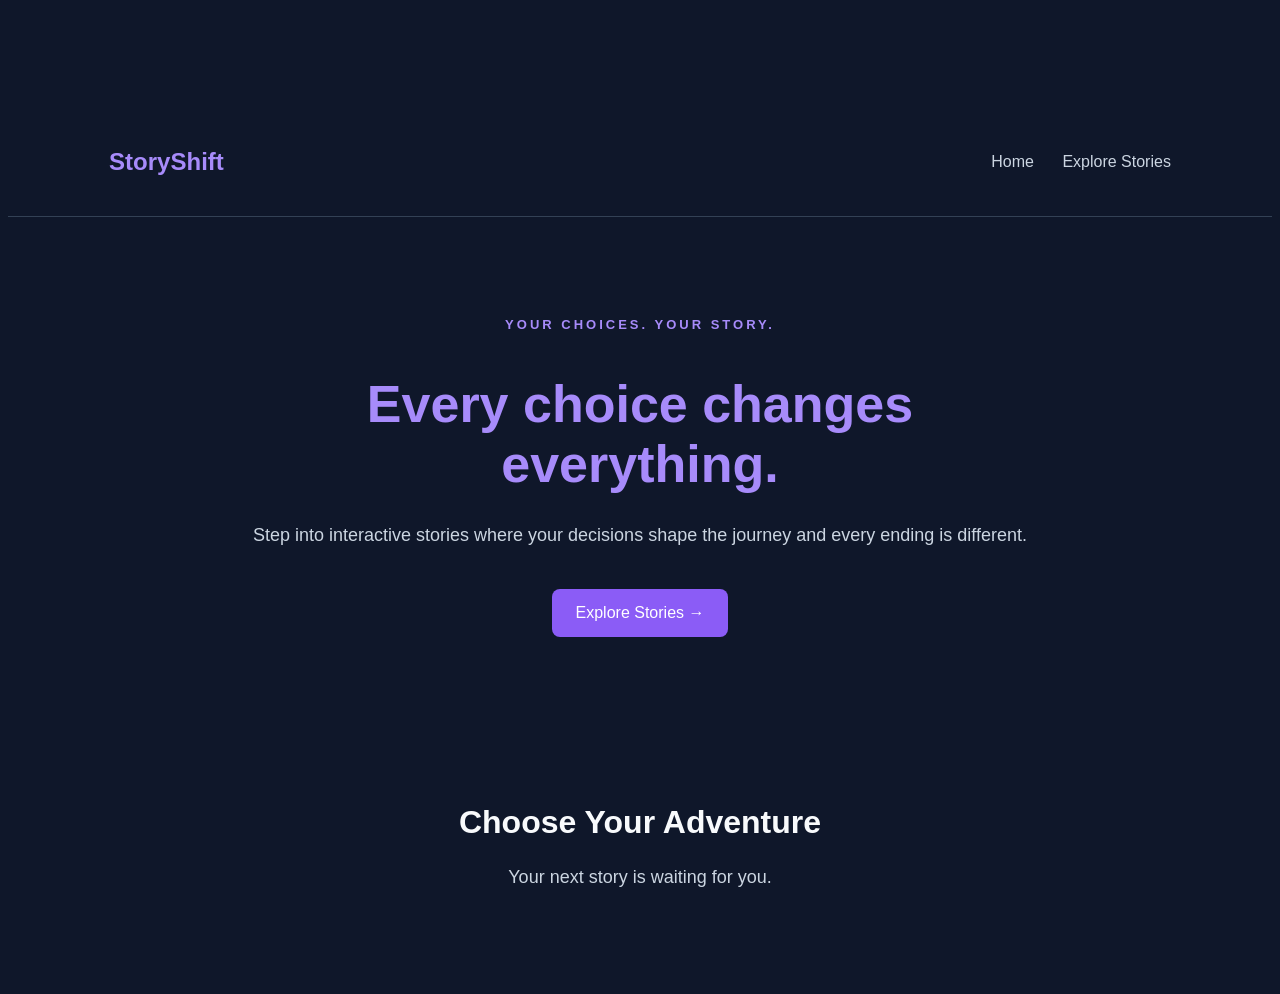
==== index.html @ 8500e9c0 "Create StoryShift homepage" ====
<!DOCTYPE html>
<html lang="en">

<head>
    <meta charset="UTF-8">
    <meta name="viewport" content="width=device-width, initial-scale=1.0">
    <title>StoryShift</title>
    <link rel="stylesheet" href="style.css">
</head>

<body>
    <header>
        <nav>
            <h2>StoryShift</h2>

            <div>
                <a href="#">Home</a>
                <a href="#stories">Explore Stories</a>
            </div>
        </nav>
    </header>

    <main>
        <section class="hero">
            <p class="tagline">YOUR CHOICES. YOUR STORY.</p>

            <h1>Every choice changes everything.</h1>

            <p class="description">
                Step into interactive stories where your decisions
                shape the journey and every ending is different.
            </p>

            <button id="exploreBtn">Explore Stories →</button>
        </section>

        <section id="stories">
            <h2>Choose Your Adventure</h2>
            <p>Your next story is waiting for you.</p>
        </section>
    </main>
</body>

</html>
---- style.css ----
body {
    background-color: #0f172a;
    color: #f8fafc;
    font-family: Arial, sans-serif;
    text-align: center;
    padding-top: 100px;
}

h1 {
    color: #a78bfa;
    font-size: 48px;
}

p {
    color: #cbd5e1;
    font-size: 18px;
}

/* Navigation bar */
header {
    padding: 20px 8%;
    border-bottom: 1px solid #334155;
}

nav {
    display: flex;
    justify-content: space-between;
    align-items: center;
}

nav h2 {
    color: #a78bfa;
}

nav a {
    color: #cbd5e1;
    text-decoration: none;
    margin-left: 24px;
}

/* Main hero section */
.hero {
    max-width: 800px;
    margin: 100px auto;
    padding: 0 20px;
}

.tagline {
    color: #a78bfa;
    letter-spacing: 3px;
    font-size: 13px;
    font-weight: bold;
}

.hero h1 {
    font-size: 52px;
    line-height: 1.15;
    margin-bottom: 24px;
}

.description {
    color: #cbd5e1;
    font-size: 18px;
    line-height: 1.8;
}

/* Explore button */
button {
    background-color: #8b5cf6;
    color: white;
    border: none;
    padding: 15px 24px;
    border-radius: 8px;
    font-size: 16px;
    cursor: pointer;
    margin-top: 20px;
}

button:hover {
    background-color: #7c3aed;
}

/* Stories section */
#stories {
    text-align: center;
    padding: 40px 20px 80px;
}

#stories h2 {
    font-size: 32px;
}

#stories p {
    color: #cbd5e1;
}
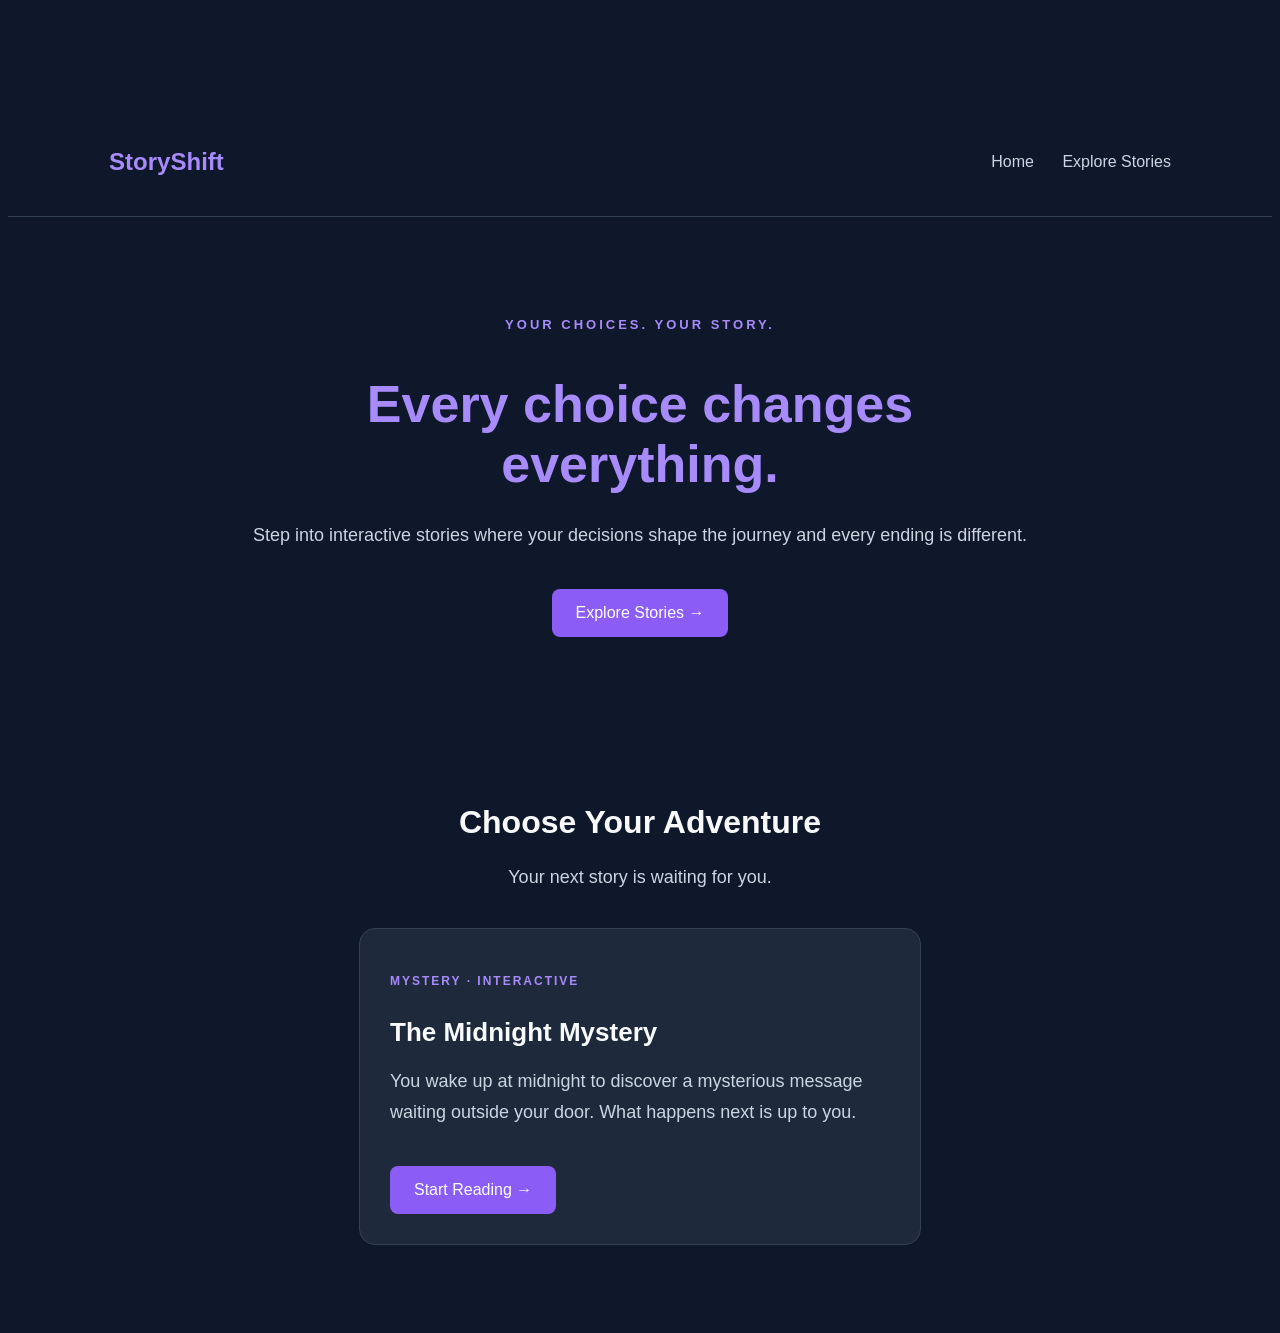
==== commit bb8f0221: "Add interactive story outcomes" ====
--- a/index.html
+++ b/index.html
@@ -34,11 +34,46 @@
             <button id="exploreBtn">Explore Stories →</button>
         </section>
 
-        <section id="stories">
-            <h2>Choose Your Adventure</h2>
-            <p>Your next story is waiting for you.</p>
-        </section>
+       
+<section id="stories">
+    <h2>Choose Your Adventure</h2>
+    <p>Your next story is waiting for you.</p>
+
+    <div class="story-card">
+        <p class="story-category">MYSTERY · INTERACTIVE</p>
+
+        <h3>The Midnight Mystery</h3>
+
+        <p>
+            You wake up at midnight to discover a mysterious
+            message waiting outside your door.
+            What happens next is up to you.
+        </p>
+
+        <button id="startStoryBtn">Start Reading →</button>
+    </div>
+    
+<div id="storyReader" hidden>
+    <h2>The Midnight Mystery</h2>
+
+    <h3>Chapter 1: The Strange Message</h3>
+
+    <p>
+        It's midnight. You hear three knocks at your door.
+        Outside, you find a note that says:
+        "Meet me at the old library before sunrise."
+    </p>
+
+    <p>What will you do?</p>
+
+    <button id="investigateBtn">Visit the library</button>
+    <button id="ignoreBtn">Ignore the message</button>
+</div>
+
+</section>
+
     </main>
+    <script src="script.js"></script>
 </body>
 
 </html>
--- a/style.css
+++ b/style.css
@@ -1,4 +1,3 @@
-
 body {
     background-color: #0f172a;
     color: #f8fafc;
@@ -94,3 +93,116 @@
 #stories p {
     color: #cbd5e1;
 }
+
+
+.story-card {
+    max-width: 500px;
+    margin: 40px auto 0;
+    padding: 30px;
+    text-align: left;
+    background-color: #1e293b;
+    border: 1px solid #334155;
+    border-radius: 16px;
+}
+
+.story-card h3 {
+    color: #f8fafc;
+    font-size: 26px;
+    margin-bottom: 12px;
+}
+
+.story-card p {
+    line-height: 1.7;
+}
+
+.story-category {
+    color: #a78bfa !important;
+    font-size: 12px;
+    font-weight: bold;
+    letter-spacing: 2px;
+}
+
+
+/* Story reader game screen */
+.reader-page {
+    background:
+        radial-gradient(ellipse at top, #312e81 0%, #0f172a 55%);
+    min-height: 100vh;
+}
+
+.reader-page header {
+    background-color: rgba(15, 23, 42, 0.6);
+}
+
+.reader-page nav a {
+    color: #c4b5fd;
+    text-decoration: none;
+}
+
+.reader-container {
+    max-width: 760px;
+    margin: 80px auto;
+    padding: 40px 24px;
+}
+
+.chapter-label {
+    color: #a78bfa;
+    letter-spacing: 4px;
+    font-size: 12px;
+    font-weight: bold;
+}
+
+.reader-container h1 {
+    font-size: 44px;
+    margin: 20px 0 35px;
+}
+
+.story-text {
+    color: #dbe4f0;
+    font-size: 18px;
+    line-height: 2;
+}
+
+.story-choices {
+    margin-top: 45px;
+    padding-top: 25px;
+    border-top: 1px solid #334155;
+}
+
+.choice-question {
+    color: #c4b5fd;
+    font-weight: bold;
+    margin-bottom: 20px;
+}
+
+.story-choices button {
+    display: block;
+    width: 100%;
+    max-width: 400px;
+    text-align: left;
+    margin: 12px 0;
+}
+
+.story-choices .secondary-btn {
+    background-color: #1e293b;
+    border: 1px solid #475569;
+}
+
+.story-choices .secondary-btn:hover {
+    background-color: #334155;
+}
+
+@media (max-width: 600px) {
+    .reader-container {
+        margin: 35px auto;
+        padding: 25px 20px;
+    }
+
+    .reader-container h1 {
+        font-size: 34px;
+    }
+
+    .story-text {
+        font-size: 16px;
+    }
+}
